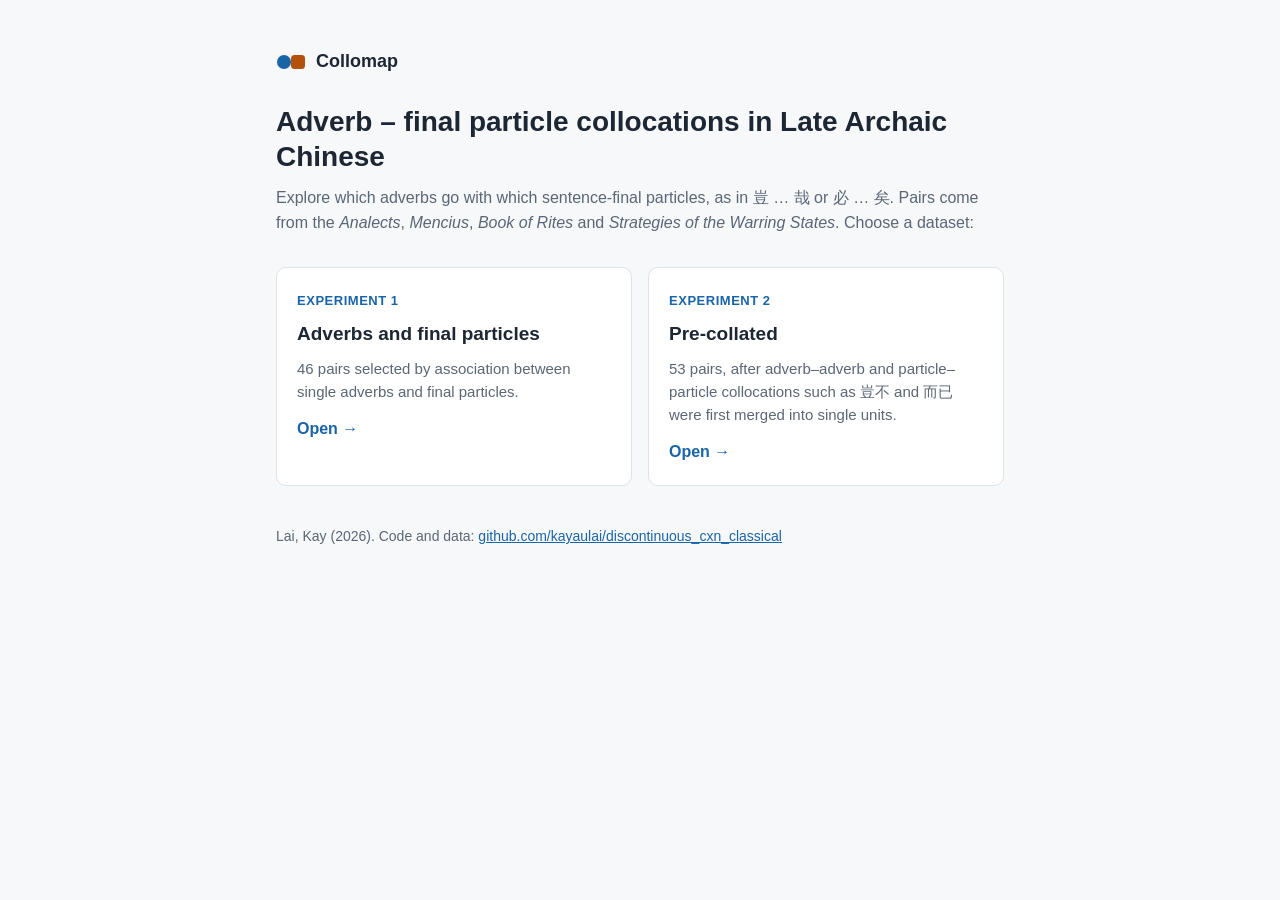
==== docs/index.html @ a15cf2a2 "initial site build" ====
<!DOCTYPE html>
<html lang="en">
<head>
<meta charset="UTF-8">
<meta name="viewport" content="width=device-width, initial-scale=1.0">
<title>Collomap – Adverb – final particle collocations in Late Archaic Chinese</title>
<style>
  :root { --c1: #1a64a8; --c2: #b4500a; --ink: #1d2733; --muted: #5b6676; --line: #dde3ea; --bg: #f6f8fa; }
  * { box-sizing: border-box; }
  body { margin: 0; font-family: Helvetica, Arial, sans-serif; font-size: 16px; line-height: 1.55; color: var(--ink); background: var(--bg); }
  main { max-width: 760px; margin: 0 auto; padding: 48px 16px 64px; }
  .brand { display: flex; align-items: center; gap: 10px; font-weight: 700; font-size: 18px; margin-bottom: 28px; }
  h1 { font-size: 28px; line-height: 1.25; margin: 0 0 12px; }
  .lede { color: var(--muted); margin: 0 0 32px; }
  .zh { font-family: 'Noto Sans CJK TC', 'PingFang TC', 'Microsoft JhengHei', 'Source Han Sans TC', sans-serif; }
  .cards { display: grid; grid-template-columns: repeat(auto-fit, minmax(260px, 1fr)); gap: 16px; }
  a.card { display: block; background: #fff; border: 1px solid var(--line); border-radius: 10px; padding: 20px; color: inherit; text-decoration: none; transition: border-color .15s, box-shadow .15s; }
  a.card:hover, a.card:focus-visible { border-color: var(--c1); box-shadow: 0 4px 16px rgba(20, 30, 45, .08); outline: none; }
  .card .tag { font-size: 13px; font-weight: 700; letter-spacing: .04em; text-transform: uppercase; color: var(--c1); }
  .card h2 { font-size: 19px; margin: 6px 0 8px; }
  .card p { margin: 0; color: var(--muted); font-size: 15px; }
  .card .go { display: inline-block; margin-top: 14px; font-weight: 700; color: var(--c1); }
  footer { margin-top: 40px; font-size: 14px; color: var(--muted); }
  footer a { color: var(--c1); }
  @media (prefers-reduced-motion: reduce) { * { transition: none !important; } }
</style>
</head>
<body>
<main>
  <div class="brand">
    <svg width="30" height="22" viewBox="0 0 30 22" aria-hidden="true"><line x1="9" y1="11" x2="21" y2="11" stroke="#9aa5b4" stroke-width="2"/><circle cx="8" cy="11" r="7" fill="#1a64a8"/><rect x="15" y="4" width="14" height="14" rx="3.5" fill="#b4500a"/></svg>
    Collomap
  </div>
  <h1>Adverb – final particle collocations in Late Archaic Chinese</h1>
  <p class="lede">Explore which adverbs go with which sentence-final particles, as in <span class="zh">豈 … 哉</span> or <span class="zh">必 … 矣</span>. Pairs come from the <em>Analects</em>, <em>Mencius</em>, <em>Book of Rites</em> and <em>Strategies of the Warring States</em>. Choose a dataset:</p>

  <div class="cards">
    <a class="card" href="exp1/">
      <span class="tag">Experiment 1</span>
      <h2>Adverbs and final particles</h2>
      <p>46 pairs selected by association between single adverbs and final particles.</p>
      <span class="go">Open →</span>
    </a>
    <a class="card" href="exp2/">
      <span class="tag">Experiment 2</span>
      <h2>Pre-collated</h2>
      <p>53 pairs, after adverb–adverb and particle–particle collocations such as <span class="zh">豈不</span> and <span class="zh">而已</span> were first merged into single units.</p>
      <span class="go">Open →</span>
    </a>
  </div>

  <footer>Lai, Kay (2026). Code and data: <a href="https://github.com/kayaulai/discontinuous_cxn_classical">github.com/kayaulai/discontinuous_cxn_classical</a></footer>
</main>
</body>
</html>
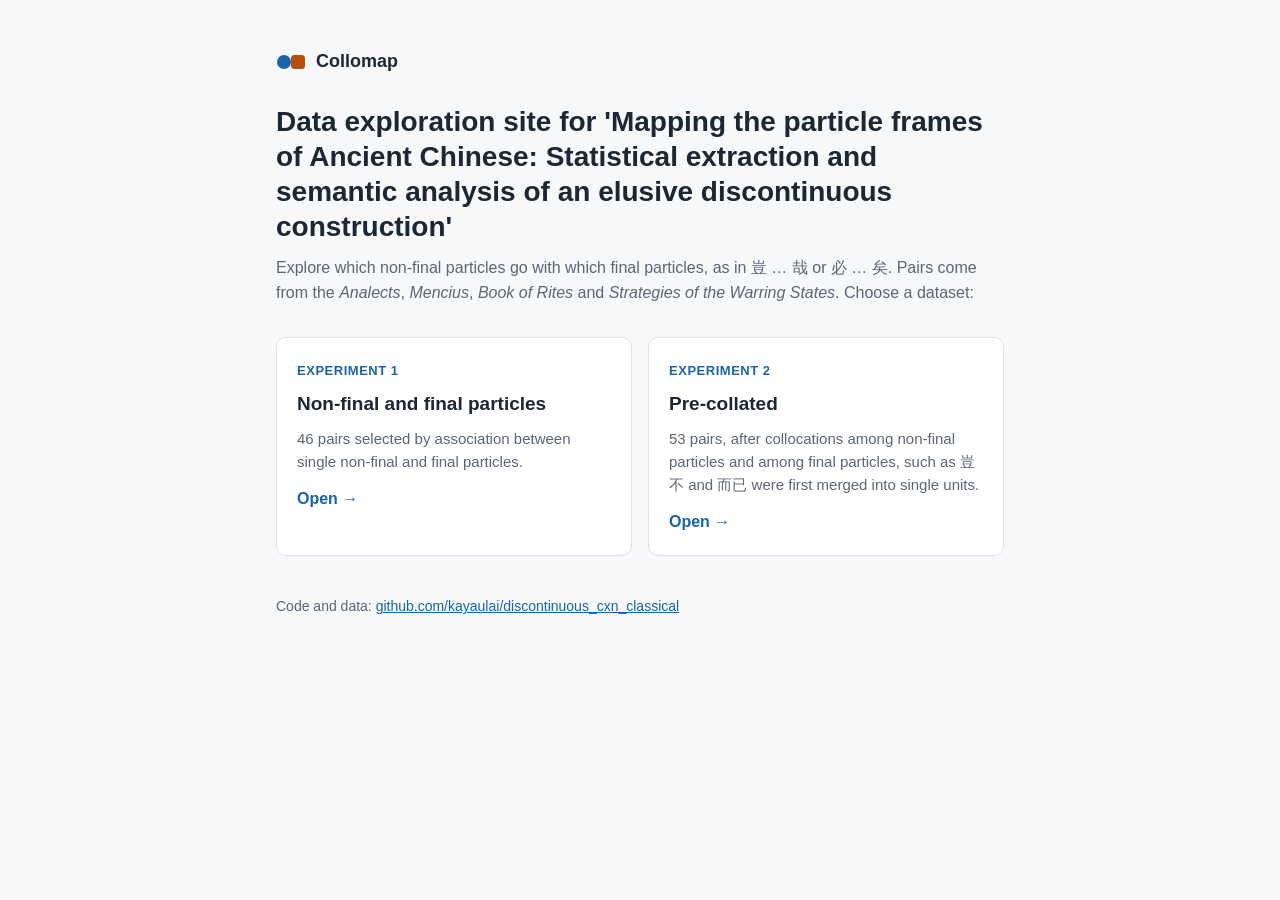
==== commit 5c251f30: "site improvements" ====
--- a/docs/index.html
+++ b/docs/index.html
@@ -3,7 +3,7 @@
 <head>
 <meta charset="UTF-8">
 <meta name="viewport" content="width=device-width, initial-scale=1.0">
-<title>Collomap – Adverb – final particle collocations in Late Archaic Chinese</title>
+<title>Collomap – Mapping the particle frames of Ancient Chinese</title>
 <style>
   :root { --c1: #1a64a8; --c2: #b4500a; --ink: #1d2733; --muted: #5b6676; --line: #dde3ea; --bg: #f6f8fa; }
   * { box-sizing: border-box; }
@@ -31,25 +31,25 @@
     <svg width="30" height="22" viewBox="0 0 30 22" aria-hidden="true"><line x1="9" y1="11" x2="21" y2="11" stroke="#9aa5b4" stroke-width="2"/><circle cx="8" cy="11" r="7" fill="#1a64a8"/><rect x="15" y="4" width="14" height="14" rx="3.5" fill="#b4500a"/></svg>
     Collomap
   </div>
-  <h1>Adverb – final particle collocations in Late Archaic Chinese</h1>
-  <p class="lede">Explore which adverbs go with which sentence-final particles, as in <span class="zh">豈 … 哉</span> or <span class="zh">必 … 矣</span>. Pairs come from the <em>Analects</em>, <em>Mencius</em>, <em>Book of Rites</em> and <em>Strategies of the Warring States</em>. Choose a dataset:</p>
+  <h1>Data exploration site for 'Mapping the particle frames of Ancient Chinese: Statistical extraction and semantic analysis of an elusive discontinuous construction'</h1>
+  <p class="lede">Explore which non-final particles go with which final particles, as in <span class="zh">豈 … 哉</span> or <span class="zh">必 … 矣</span>. Pairs come from the <em>Analects</em>, <em>Mencius</em>, <em>Book of Rites</em> and <em>Strategies of the Warring States</em>. Choose a dataset:</p>
 
   <div class="cards">
     <a class="card" href="exp1/">
       <span class="tag">Experiment 1</span>
-      <h2>Adverbs and final particles</h2>
-      <p>46 pairs selected by association between single adverbs and final particles.</p>
+      <h2>Non-final and final particles</h2>
+      <p>46 pairs selected by association between single non-final and final particles.</p>
       <span class="go">Open →</span>
     </a>
     <a class="card" href="exp2/">
       <span class="tag">Experiment 2</span>
       <h2>Pre-collated</h2>
-      <p>53 pairs, after adverb–adverb and particle–particle collocations such as <span class="zh">豈不</span> and <span class="zh">而已</span> were first merged into single units.</p>
+      <p>53 pairs, after collocations among non-final particles and among final particles, such as <span class="zh">豈不</span> and <span class="zh">而已</span> were first merged into single units.</p>
       <span class="go">Open →</span>
     </a>
   </div>
 
-  <footer>Lai, Kay (2026). Code and data: <a href="https://github.com/kayaulai/discontinuous_cxn_classical">github.com/kayaulai/discontinuous_cxn_classical</a></footer>
+  <footer>Code and data: <a href="https://github.com/kayaulai/discontinuous_cxn_classical">github.com/kayaulai/discontinuous_cxn_classical</a></footer>
 </main>
 </body>
 </html>
